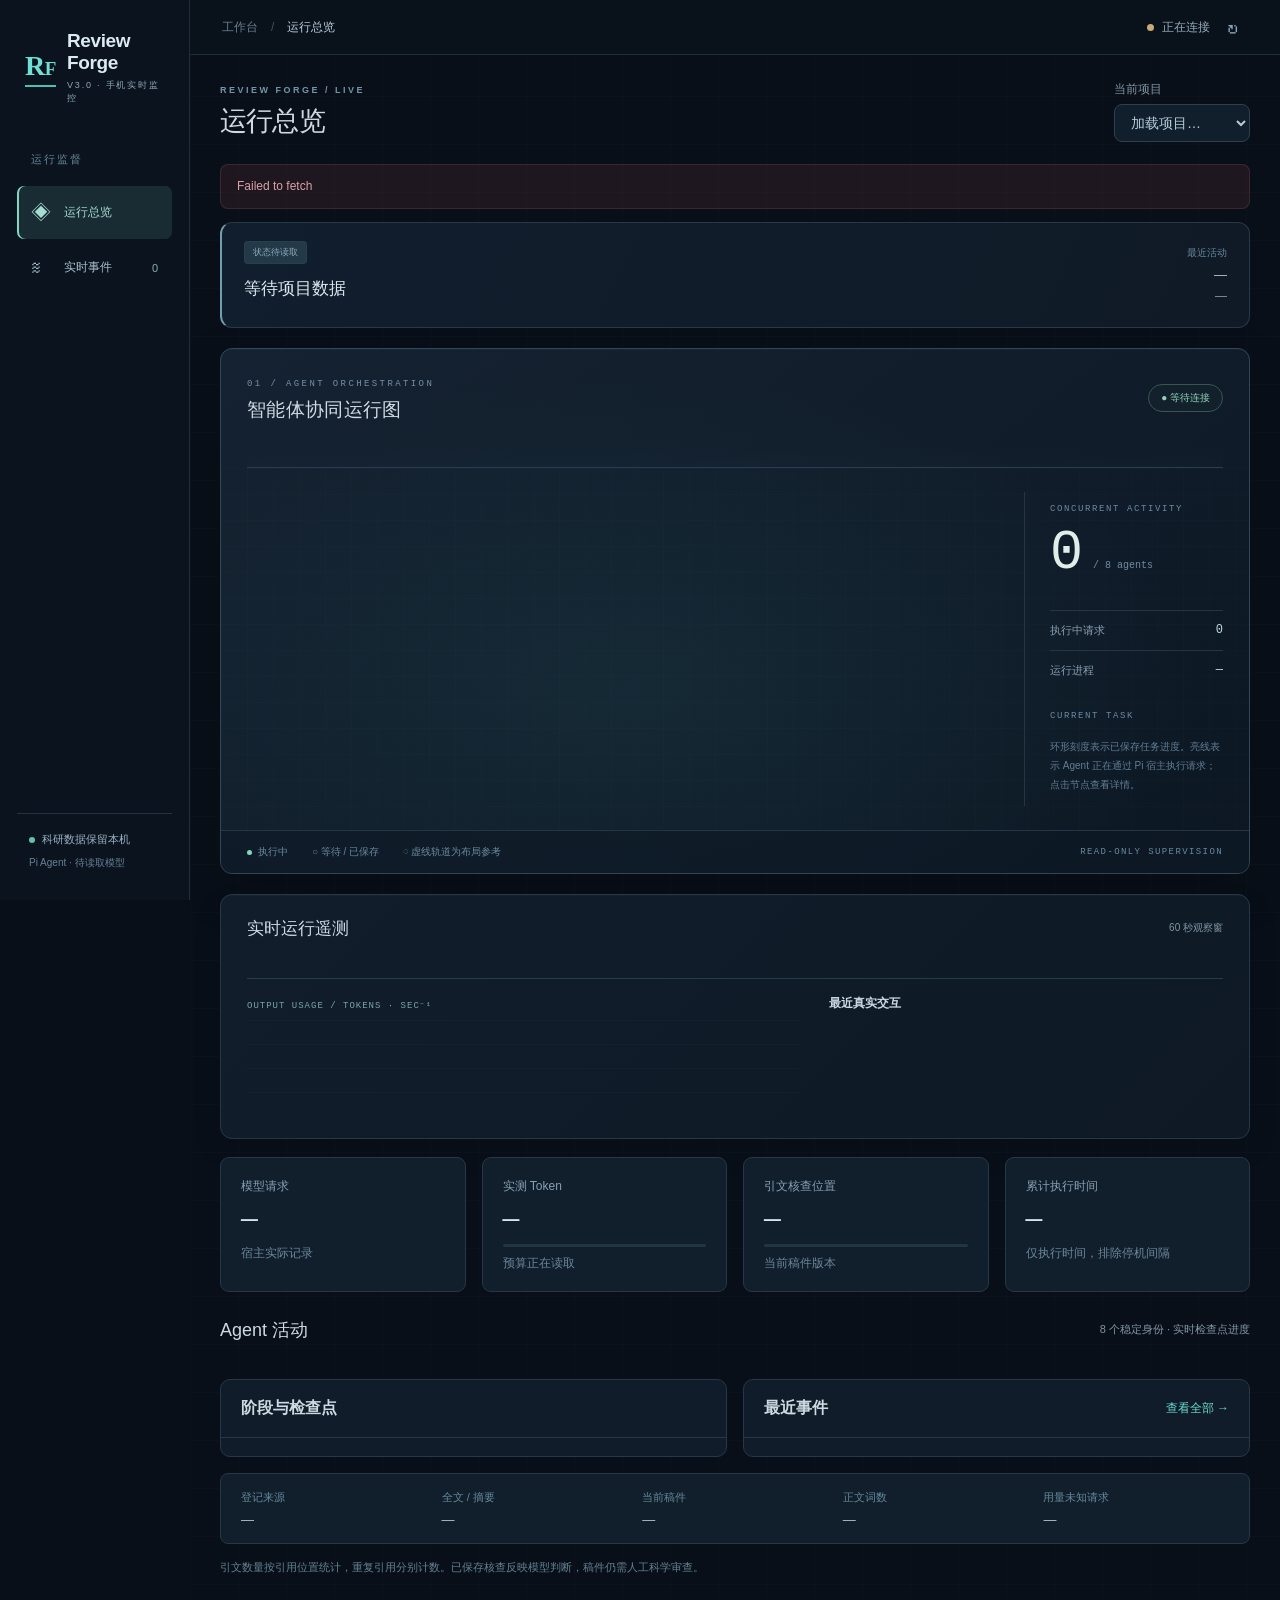
==== dashboard.html @ a2670523 "Publish only public read-only mobile dashboard frontend" ====
<!doctype html>
<html lang="zh-CN">
<head><meta charset="utf-8"><meta name="viewport" content="width=device-width,initial-scale=1"><title>Review Forge V3.0</title><link rel="stylesheet" href="monitor.css?v=public1"><script src="phone-bridge.js?v=public1" defer></script><script src="monitor-visuals.js?v=public1" defer></script><script src="monitor.js?v=public1" defer></script><style>.cloud-reader #feedback-link,.cloud-reader [data-view="outputs"],.cloud-reader [data-view="citations"],.cloud-reader .stage .text-button{display:none}</style></head>
<body class="cloud-reader">
<aside class="rail">
  <a class="brand" href="./" aria-label="Review Forge 首页"><span class="brand-icon">R<span>F</span></span><span>Review Forge<small>V3.0 · 手机实时监控</small></span></a>
  <div class="rail-caption">运行监督</div>
  <nav aria-label="工作台视图">
    <button class="nav active" data-view="overview"><span>◈</span>运行总览</button>
    <button class="nav" data-view="events"><span>≋</span>实时事件<span class="nav-count" id="event-count">0</span></button>
    <button class="nav" data-view="citations"><span>⊙</span>引文查证</button>
    <button class="nav" data-view="outputs"><span>▤</span>稿件与报告</button>
    <a class="nav" id="feedback-link" href="/feedback"><span>↗</span>人工反馈</a>
  </nav>
  <div class="rail-bottom"><span class="privacy-dot"></span>科研数据保留本机<p id="runtime-model">Pi Agent · 待读取模型</p></div>
</aside>
<main>
  <header class="topbar"><div class="breadcrumb">工作台<span>/</span><b id="view-label">运行总览</b></div><div class="connection"><button id="desktop-settings" hidden>⚙ 模型设置</button><span id="connection-dot" class="dot"></span><span id="connection-text" role="status">正在连接</span><button class="icon-button" id="refresh" aria-label="立即刷新" title="立即刷新">↻</button></div></header>
  <div class="content">
    <div class="page-heading"><div><div class="eyebrow">REVIEW FORGE / LIVE</div><h1 id="heading">运行总览</h1></div><div class="project-picker"><label for="project">当前项目</label><select id="project"><option value="">加载项目…</option></select></div></div>
    <div id="empty" class="empty" hidden>尚无项目。请先用现有 ReviewForge 项目入口建立任务。</div>
    <div id="message" class="message" role="alert" hidden></div>
    <div id="alerts" aria-live="polite"></div>
    <section class="project-banner"><div><span id="runtime" class="badge">状态待读取</span><span class="muted" id="process"></span><h2 id="project-title">等待项目数据</h2><p id="project-question"></p></div><div class="banner-side"><div class="reactor" aria-hidden="true"><div class="orbit orbit-one"></div><div class="orbit orbit-two"></div><span>RF</span></div><div class="banner-detail"><span>最近活动</span><b id="last-activity">—</b><small id="observed">—</small></div></div></section>

    <section id="desktop-controls" class="desktop-controls" hidden><div class="toolbar"><button id="create-project">＋ 新建项目</button><select id="source-level" aria-label="来源访问级别"><option value="full_text">实际全文</option><option value="abstract">仅摘要</option><option value="metadata">仅题录</option></select><button id="import-sources">导入文献</button><select id="task-action" aria-label="任务类型"><option value="resume">继续完整工作流</option><option value="draft">生成初稿</option><option value="review">独立审稿</option><option value="revise">修订稿件</option><option value="citations">逐处引文查证</option><option value="literature">阅读文献</option></select><button id="start-task" class="primary-button">▶ 开始任务</button><button id="pause-task" disabled>Ⅱ 安全暂停</button></div><p id="selected-model" class="muted"></p></section>
    <div class="view" id="view-overview"><section class="network-panel"><div class="network-heading"><div><small>01 / AGENT ORCHESTRATION</small><h2>智能体协同运行图</h2></div><span class="live-label">● <span id="network-status">等待连接</span></span></div><div id="dashboard-instruments" class="dashboard-instruments" aria-label="实时仪表组"></div><div class="network-layout"><div id="network-map"></div><aside class="network-inspector"><small>CONCURRENT ACTIVITY</small><div class="network-big"><b id="network-active">0</b><span>/ 8 agents</span></div><div class="network-stat"><span>执行中请求</span><b id="network-requests">0</b></div><div class="network-stat"><span>运行进程</span><b id="network-pid">—</b></div><div class="network-current"><small>CURRENT TASK</small><p id="network-task"></p></div><p class="network-explanation">环形刻度表示已保存任务进度。亮线表示 Agent 正在通过 Pi 宿主执行请求；点击节点查看详情。</p></aside></div><div class="network-legend"><span><i></i>执行中</span><span>○ 等待 / 已保存</span><span>◌ 虚线轨道为布局参考</span><span>READ-ONLY SUPERVISION</span></div></section>
<section class="telemetry-panel"><div class="telemetry-heading"><h2>实时运行遥测</h2><span id="telemetry-window" class="muted">60 秒观察窗</span></div><div id="telemetry-metrics" class="telemetry-metrics"></div><div class="telemetry-bottom"><div><small>OUTPUT USAGE / TOKENS · SEC⁻¹</small><svg id="rate-chart" viewBox="0 0 600 72" aria-label="最近观察到的输出用量回报速率曲线"><polyline id="rate-line" fill="none" stroke="#7ce9d2" stroke-width="2"/></svg><p id="telemetry-note"></p></div><div><h3>最近真实交互</h3><div id="live-interactions"></div></div></div></section>
<section class="workflow-progress" id="workflow-progress" hidden><div class="progress-heading"><div><small>LIVE WORKFLOW / CHECKPOINTS</small><h2>流程任务进度</h2></div><strong id="overall-percent">0%</strong></div><div class="progress-track overall-track"><i id="overall-fill"></i></div><div id="progress-phases" class="progress-phases"></div><p id="progress-basis"></p><p id="progress-scope"></p></section>
      
      <div class="metrics">
        <section class="metric"><label>模型请求</label><div><b id="requests">—</b><span id="request-limit"></span></div><small id="request-note">宿主实际记录</small></section>
        <section class="metric"><label>实测 Token</label><div><b id="tokens">—</b></div><div class="meter"><i id="token-meter"></i></div><small id="token-note">预算正在读取</small></section>
        <section class="metric"><label>引文核查位置</label><div><b id="checked">—</b><span id="citation-total"></span></div><div class="meter"><i id="citation-meter"></i></div><small id="citation-note">当前稿件版本</small></section>
        <section class="metric"><label>累计执行时间</label><div><b id="elapsed">—</b></div><small id="elapsed-note">仅执行时间，排除停机间隔</small></section>
      </div>
      <div class="section-heading"><h2>Agent 活动</h2><span class="muted">8 个稳定身份 · 实时检查点进度</span></div>
      <div class="agents" id="agents"></div>
      <div class="lower-grid">
        <section class="panel"><div class="panel-heading"><h2>阶段与检查点</h2><span id="stage-count" class="muted"></span></div><div id="stages" class="stage-list"></div></section>
        <section class="panel"><div class="panel-heading"><h2>最近事件</h2><button class="text-button" id="all-events">查看全部 →</button></div><div id="recent-events" class="recent-events"></div></section>
      </div>
      <section class="evidence-strip"><div><label>登记来源</label><b id="source-total">—</b></div><div><label>全文 / 摘要</label><b id="source-access">—</b></div><div><label>当前稿件</label><b id="draft-version">—</b></div><div><label>正文词数</label><b id="body-words">—</b></div><div><label>用量未知请求</label><b id="unknown-usage">—</b></div></section>
      <p class="footnote">引文数量按引用位置统计，重复引用分别计数。已保存核查反映模型判断，稿件仍需人工科学审查。</p>
    </div>

    <div class="view" id="view-events" hidden>
      <section class="panel"><div class="panel-heading wrap"><div><h2>实时事件流</h2><p class="muted" id="event-scope">保留本次打开期间最近 1000 条事件</p></div><div class="toolbar"><input id="event-search" type="search" placeholder="搜索角色、阶段或事件" aria-label="搜索事件"><select id="event-kind" aria-label="执行来源"><option value="all">所有来源</option><option value="pi_live">真实模型</option><option value="fixture">测试夹具</option><option value="host">宿主</option><option value="human_revision">人工修改</option></select><button id="freeze-events">冻结列表</button><button id="export-events">导出事件</button></div></div><div class="table-scroll"><table><thead><tr><th>时间</th><th>事件</th><th>阶段 / 角色</th><th>来源</th><th>详情</th></tr></thead><tbody id="event-rows"></tbody></table></div></section>
    </div>

    <div class="view" id="view-citations" hidden>
      <div class="citation-summary" id="citation-summary"></div>
      <section class="panel"><div class="panel-heading wrap"><div><h2>逐处查证</h2><p class="muted" id="citation-scope">待读取</p></div><div class="toolbar"><input id="citation-search" type="search" placeholder="搜索来源、段落或论断" aria-label="搜索引文"><select id="citation-filter" aria-label="核查状态"><option value="all">所有状态</option><option value="pending">待核查</option><option value="supported">支持</option><option value="partially_supported">部分支持</option><option value="contradicted">相矛盾</option><option value="insufficient_evidence">证据不足</option><option value="not_accessible">无法访问</option></select><button id="export-citations">导出核查</button></div></div><div class="table-scroll"><table><thead><tr><th>来源 / 位置</th><th>引用论断</th><th>核查状态</th><th>详情</th></tr></thead><tbody id="citation-rows"></tbody></table></div><p class="footnote">仅显示与当前稿件版本匹配的已保存结果。改稿、来源变更后的有效性由宿主查证流程核验。</p></section>
    </div>

    <div class="view" id="view-outputs" hidden><div class="output-grid"><section class="panel"><div class="panel-heading"><h2>已保存产物</h2></div><div id="outputs"></div></section><section class="panel output-preview"><div class="panel-heading"><h2 id="output-title">产物预览</h2><button id="export-output" disabled>导出 JSON</button></div><div id="output-preview" class="preview"><p class="muted">选择一份稿件或报告，查看已完成内容。</p></div></section></div></div>
  </div>
</main>
<dialog id="detail"><div class="dialog-heading"><h2 id="detail-title">详情</h2><button id="detail-close" class="icon-button" aria-label="关闭详情">×</button></div><div id="detail-body" class="preview"></div></dialog>
<dialog id="model-settings"><div class="dialog-heading"><h2>模型与工作目录</h2><button class="icon-button" id="settings-close" aria-label="关闭模型设置">×</button></div><form id="settings-form" class="desktop-form"><label>调用方式<select id="provider"><option value="openai_compatible">自己的 API（OpenAI 兼容接口）</option><option value="codex_cli">本机已登录的 Codex CLI</option></select></label><label>API 地址<input id="api-base" type="url" placeholder="https://你的服务地址/v1" autocomplete="off"></label><label>API 密钥<input id="api-key" type="password" placeholder="首次填写；留空保留已有密钥" autocomplete="off"></label><div class="model-row"><label>模型名称<input id="api-model" list="model-list" placeholder="输入模型 ID，或获取模型列表" autocomplete="off"><datalist id="model-list"></datalist></label><button type="button" id="get-models">获取模型列表</button></div><div class="form-grid"><label>单次最大输出 Token<input id="api-max-output" type="number" min="256" max="128000" value="12000"></label><label>输出限额参数<select id="api-output-field"><option value="max_tokens">max_tokens（通用兼容）</option><option value="max_completion_tokens">max_completion_tokens</option></select></label><label>Python 解释器（PDF / Word）<input id="python-path" placeholder="自动使用系统 Python"></label></div><div class="checks"><label><input id="api-vision" type="checkbox" checked>模型支持图片</label><label><input id="api-reasoning" type="checkbox">接口支持 reasoning_effort 参数</label></div><label>运行数据根目录<div class="model-row"><input id="data-dir" readonly><button type="button" id="choose-data">选择文件夹</button></div></label><p class="footnote">任务按所选 API 发送必要的稿件、证据和图片。密钥由 Windows 本机加密保存，留空保留已存密钥。新配置用于之后启动的任务；当前任务保持原配置。</p><div class="form-actions"><span id="settings-status" role="status"></span><button type="submit" class="primary-button">保存设置</button></div></form></dialog>
<dialog id="new-project"><div class="dialog-heading"><h2>新建综述项目</h2><button class="icon-button" id="new-project-close" aria-label="关闭新建项目">×</button></div><form id="new-project-form" class="desktop-form"><label>项目 ID<input id="new-id" pattern="[A-Za-z0-9][A-Za-z0-9_-]{0,79}" placeholder="my-review" required></label><label>题目<input id="new-title" required></label><label>研究问题<textarea id="new-question" rows="3" required></textarea></label><div class="form-grid"><label>领域<input id="new-domain" value="general"></label><label>累计 Token 预算<input id="new-budget" type="number" min="50000" value="6000000"></label></div><p class="footnote">先导入实际文献，再启动任务。来源不足时保留证据缺口。</p><button class="primary-button" type="submit">创建项目</button></form></dialog>
</body></html>
---- monitor.css ----
:root{font-family:Inter,"Segoe UI","Microsoft YaHei",sans-serif;color:#20313e;background:#f4f6f8;font-size:14px;--teal:#147d77;--line:#e2e8ec;--muted:#73828c;--nav:#152d3b;--red:#b24343}
*{box-sizing:border-box}body{margin:0}button,input,select{font:inherit}button,a,select{touch-action:manipulation}button{cursor:pointer;color:inherit;background:#fff;border:1px solid #d5dfe4;border-radius:7px;padding:8px 12px}button:hover{background:#f0f7f7}a{color:var(--teal);text-decoration:none}button:focus-visible,a:focus-visible,input:focus-visible,select:focus-visible{outline:2px solid #2cb6a6;outline-offset:3px}[hidden]{display:none!important}h1,h2,h3,p{margin:0}h1{font-size:29px;font-weight:650;letter-spacing:-.6px}h2{font-size:16px;font-weight:650}h3{font-size:15px}small,.muted{color:var(--muted)}small{font-size:12px}label{color:var(--muted);font-size:12px}pre{white-space:pre-wrap;overflow-wrap:anywhere;font:12px/1.7 Consolas,monospace;background:#f4f7f8;border-radius:8px;padding:16px;max-width:100%}
.rail{position:fixed;inset:0 auto 0 0;width:224px;background:var(--nav);color:#d7e1e8;display:flex;flex-direction:column;padding:30px 17px;z-index:2}.brand{display:flex;gap:11px;align-items:center;color:#f3f7f9;font-size:19px;font-weight:650;letter-spacing:-.5px;padding:0 8px}.brand small{display:block;font-weight:400;font-size:11px;color:#8ea8b7;letter-spacing:.5px;margin-top:5px}.brand-icon{color:#c4f2e8;font:700 28px Georgia;border-bottom:2px solid #48b6a5;line-height:1.3}.brand-icon span{font-size:19px}.rail-caption{font-size:11px;color:#7795a5;letter-spacing:2px;margin:47px 14px 15px}.nav{display:flex;width:100%;border:0;align-items:center;gap:12px;padding:13px 14px;margin:4px 0;background:transparent;color:#a9c0cd;border-radius:8px;text-align:left;font-size:14px}.nav>span:first-child{font-size:20px;width:21px}.nav.active{color:#d0fff3;background:#20424e;box-shadow:inset 3px 0 #5dceba}.nav:hover{background:#203e4b;color:#fff}.nav-count{margin-left:auto;font-size:11px;color:#88aeaf}.rail-bottom{margin-top:auto;padding:18px 12px 0;border-top:1px solid #2d4654;color:#9bb4c3;font-size:11px}.privacy-dot{display:inline-block;width:6px;height:6px;border-radius:50%;background:#63c2a9;margin-right:7px}.rail-bottom p{margin-top:9px;font-size:10px;color:#7794a3}
main{margin-left:224px;min-height:100vh}.topbar{height:64px;display:flex;align-items:center;justify-content:space-between;border-bottom:1px solid var(--line);background:#fbfcfd;padding:0 32px}.breadcrumb{font-size:12px;color:#8a98a2}.breadcrumb span{margin:0 13px;color:#c2ccd3}.breadcrumb b{font-weight:500;color:#435966}.connection{display:flex;gap:8px;align-items:center;font-size:12px;color:#74858e}.dot{width:7px;height:7px;border-radius:50%;background:#c8aa72}.dot.live{background:#2ea38c;box-shadow:0 0 0 3px #e0f3eb}.dot.offline{background:#ce6464}.icon-button{padding:4px 9px;border:0;background:transparent;font-size:23px}.content{padding:28px 32px 30px;max-width:1800px;margin:auto}.page-heading{display:flex;justify-content:space-between;gap:20px;align-items:center;margin-bottom:23px}.eyebrow{font-size:10px;font-weight:600;color:#82969f;letter-spacing:2px;margin-bottom:8px}.project-picker{min-width:0;max-width:45%;display:flex;flex-direction:column;gap:6px}.project-picker select{border:1px solid #dbe4e8;background:white;color:#344d5b;border-radius:8px;padding:9px 32px 9px 12px;width:100%;max-width:400px;text-overflow:ellipsis}.project-banner{background:#fff;border:1px solid var(--line);border-radius:12px;padding:20px 23px;display:flex;justify-content:space-between;align-items:center;gap:24px;margin-bottom:20px;border-left:3px solid #70b5a7}.project-banner>div:first-child{min-width:0}.project-banner h2{margin-top:12px;font-size:18px;line-height:1.4;overflow-wrap:anywhere}.project-banner p{font-size:12px;color:#7b8c96;margin-top:7px;line-height:1.7;max-width:850px;overflow-wrap:anywhere}.banner-detail{min-width:145px;text-align:right;display:flex;flex-direction:column;gap:7px;font-size:11px;color:#94a0a7}.banner-detail b{font-size:13px;font-weight:500;color:#4c626e}.badge{display:inline-flex;align-items:center;padding:4px 8px;border-radius:5px;background:#edf2f5;color:#788b98;font-size:11px;white-space:nowrap}.badge.running,.badge.supported{background:#e1f3ed;color:#178065}.badge.interrupted,.badge.failed,.badge.contradicted{background:#f9e9e9;color:#b84d4d}.badge.warning,.badge.partially_supported,.badge.insufficient_evidence{background:#fff3df;color:#a37735}.badge.fixture{background:#f1eafb;color:#7b5ba0}#process{font-size:11px;margin-left:9px}.metrics{display:grid;grid-template-columns:repeat(4,minmax(0,1fr));gap:15px;margin-bottom:26px}.metric{background:white;border:1px solid var(--line);padding:19px 20px;border-radius:10px;min-width:0}.metric>div:not(.meter){display:flex;align-items:baseline;gap:7px;margin:9px 0}.metric b{font-size:27px;font-weight:600;letter-spacing:-.6px;font-variant-numeric:tabular-nums}.metric span{font-size:12px;color:#8a99a2}.metric small{display:block;margin-top:7px;line-height:1.5}.meter{height:3px;background:#ebf0f3;overflow:hidden;border-radius:4px}.meter i{display:block;height:100%;background:#6cb5a8;width:0;transition:width .4s}.section-heading,.panel-heading{display:flex;align-items:center;justify-content:space-between;gap:12px}.section-heading{margin:0 0 13px}.section-heading .muted{font-size:11px}.agents{display:grid;grid-template-columns:repeat(3,minmax(0,1fr));gap:13px;margin-bottom:24px}.agent{background:#fff;border:1px solid var(--line);border-radius:10px;padding:16px 18px;min-width:0}.agent.running{border-color:#7cbcaf;box-shadow:0 0 0 1px #d3ede5}.agent-top{display:flex;justify-content:space-between;gap:6px;align-items:center}.agent-icon{width:30px;height:30px;border-radius:8px;background:#edf3f4;color:#54757d;display:grid;place-items:center;font-size:12px;font-weight:650}.agent.running .agent-icon{background:#e1f3eb;color:#217b67}.agent h3{margin-top:10px;font-size:14px}.agent .role-desc{margin-top:4px;font-size:11px;color:#82939d}.agent .agent-stage{font-size:11px;color:#526b76;line-height:1.6;overflow-wrap:anywhere;min-height:18px;margin:11px 0 10px}.agent .agent-footer{border-top:1px solid #eff2f4;padding-top:9px;display:flex;justify-content:space-between;font-size:11px;color:#8b9aa3}.lower-grid{display:grid;grid-template-columns:1fr 1fr;gap:16px;margin-bottom:16px}.panel{background:#fff;border:1px solid var(--line);border-radius:10px;min-width:0}.panel-heading{padding:18px 20px;border-bottom:1px solid #edf1f3}.panel-heading p{font-size:11px;margin-top:7px}.text-button{border:0;background:transparent;color:var(--teal);font-size:12px;padding:0}.stage-list{max-height:260px;overflow:auto;padding:6px 20px 12px}.stage{display:flex;align-items:center;gap:10px;padding:11px 0;border-bottom:1px solid #f0f3f5;font-size:12px}.stage-name{flex:1;overflow-wrap:anywhere;line-height:1.5}.stage-dot{width:6px;height:6px;border-radius:50%;background:#68b09c;flex-shrink:0}.stage a{font-size:11px;white-space:nowrap}.recent-events{padding:5px 20px 10px;max-height:260px;overflow:auto}.recent-event{padding:10px 0;border-bottom:1px solid #f0f3f5;display:flex;gap:11px;font-size:12px;line-height:1.6}.recent-event time{font-size:10px;color:#97a6ae;white-space:nowrap;padding-top:2px}.recent-event small{display:block;overflow-wrap:anywhere}.evidence-strip{display:grid;grid-template-columns:repeat(5,minmax(0,1fr));gap:15px;padding:16px 20px;background:#edf1f3;border-radius:8px}.evidence-strip label{display:block;font-size:11px}.evidence-strip b{display:block;font-size:13px;font-weight:500;margin-top:7px;overflow-wrap:anywhere}.footnote{font-size:11px;color:#91a0a8;line-height:1.8;margin-top:14px}.panel .footnote{padding:0 20px 14px}.message,.alert{padding:12px 16px;border-radius:8px;background:#fff5e5;color:#8d6c36;margin-bottom:13px;font-size:12px;line-height:1.6}.message,.alert.error{background:#fceded;color:#a44545}.empty{padding:60px;text-align:center;background:#fff;border-radius:10px;margin-bottom:20px;color:#7a8d98}.wrap{flex-wrap:wrap}.toolbar{display:flex;gap:8px;flex-wrap:wrap}.toolbar input,.toolbar select{min-width:0;border:1px solid #dbe4e8;padding:7px 9px;border-radius:6px;background:#fff;color:#536975;font-size:12px}.toolbar button{font-size:12px}.table-scroll{overflow:auto;max-height:calc(100vh - 355px);min-height:180px}table{border-collapse:collapse;width:100%;font-size:12px;text-align:left}th{padding:12px 20px;color:#7b8d98;font-weight:500;font-size:11px;background:#f9fbfc;position:sticky;top:0;z-index:1}td{padding:12px 20px;vertical-align:top;border-top:1px solid #edf1f3;line-height:1.7}td:first-child{white-space:nowrap}td small{display:block;overflow-wrap:anywhere}td .statement{display:-webkit-box;-webkit-line-clamp:3;-webkit-box-orient:vertical;overflow:hidden;min-width:180px;max-width:700px;color:#536874}.citation-summary{display:flex;gap:10px;margin-bottom:16px;flex-wrap:wrap}.citation-chip{padding:10px 14px;border:1px solid var(--line);background:#fff;border-radius:8px;font-size:12px}.citation-chip b{margin-left:12px;color:#385466}.output-grid{display:grid;grid-template-columns:minmax(230px,.85fr) minmax(0,2fr);gap:16px}#outputs{padding:9px;max-height:calc(100vh - 360px);overflow:auto}.output-item{display:block;width:100%;padding:12px;text-align:left;border:0;border-radius:6px;margin:2px 0;font-size:12px;background:transparent}.output-item.selected{background:#e8f3ef;color:#217b68}.output-item small{display:block;margin-top:5px;font-size:10px;overflow-wrap:anywhere}.preview{padding:20px;font-size:13px;line-height:1.85;overflow-wrap:anywhere;max-height:calc(100vh - 360px);overflow:auto}.preview h3{margin:17px 0 9px}.preview h3:first-child{margin-top:0}.preview p{white-space:pre-wrap;margin:8px 0}.preview blockquote{background:#f0f6f4;border-left:3px solid #88b9aa;margin:12px 0;padding:10px 15px;color:#567368;white-space:pre-wrap}.preview details{border-bottom:1px solid #e7edef;padding:12px 0}.preview summary{cursor:pointer;color:#385a69}.preview dl{display:grid;grid-template-columns:auto 1fr;gap:6px 15px;font-size:12px}.preview dt{color:#8b9aa2}.preview dd{margin:0}.output-preview .panel-heading button{font-size:11px}dialog{border:1px solid #dae5e8;box-shadow:0 25px 100px #10283740;border-radius:13px;width:min(920px,92vw);max-height:90vh;padding:0;color:#29424f}dialog::backdrop{background:#13293666;backdrop-filter:blur(2px)}.dialog-heading{display:flex;justify-content:space-between;align-items:center;padding:16px 22px;border-bottom:1px solid #e4ecef}dialog .preview{max-height:75vh}button:disabled{opacity:.5;cursor:default}
@media(min-width:1550px){.agents{grid-template-columns:repeat(6,minmax(0,1fr))}.content{padding-top:34px}.agent{padding:17px 14px}.agent-stage{min-height:34px!important}}
@media(max-width:1100px){.rail{width:190px;padding-left:10px;padding-right:10px}.brand{font-size:16px}main{margin-left:190px}.topbar{padding:0 22px}.content{padding:24px 22px}.metric{padding:16px}.metric b{font-size:23px}.banner-detail{min-width:125px}.lower-grid{grid-template-columns:1fr}.evidence-strip{grid-template-columns:repeat(3,minmax(0,1fr))}.output-grid{grid-template-columns:1fr}.output-preview .preview{max-height:70vh}}
@media(max-width:760px){.rail{position:relative;width:auto;padding:14px 16px;display:block}.brand{font-size:17px}.brand small{font-size:10px}.rail-caption,.rail-bottom{display:none}.rail nav{display:flex;margin-top:12px;overflow-x:auto;gap:4px}.nav{padding:9px 10px;white-space:nowrap;width:auto;margin:0;font-size:12px}.nav>span:first-child{display:none}.nav-count{display:none}.nav.active{box-shadow:inset 0 -2px #5dceba}main{margin-left:0}.topbar{height:45px;padding:0 16px}.content{padding:20px 16px}.page-heading{align-items:flex-start;flex-direction:column;gap:12px}.project-picker{width:100%;max-width:100%}.project-picker select{max-width:100%}h1{font-size:25px}.project-banner{padding:16px;align-items:flex-start;flex-direction:column;gap:13px}.banner-detail{text-align:left;flex-direction:row;flex-wrap:wrap;gap:8px;font-size:10px}.banner-detail b{font-size:11px}.project-banner h2{font-size:16px}.metrics{grid-template-columns:repeat(2,minmax(0,1fr));gap:10px}.metric b{font-size:23px}.agents{grid-template-columns:repeat(2,minmax(0,1fr));gap:10px}.agent{padding:13px}.agent-footer{flex-wrap:wrap;gap:4px}.agent h3{font-size:12px}.agent .agent-stage{font-size:10px}.evidence-strip{grid-template-columns:repeat(2,minmax(0,1fr))}.section-heading .muted{font-size:10px}.table-scroll{max-height:60vh}.toolbar{width:100%}.toolbar input{flex:1;min-width:120px}td,th{padding:10px 12px}.panel-heading{padding:16px}.output-grid{grid-template-columns:1fr}.preview{max-height:70vh}}
@media(prefers-reduced-motion:reduce){*{transition:none!important}}

/* Midnight surface, restrained light, and motion tied to the actual runtime. */
:root{color-scheme:dark;--teal:#62daca;--line:#243341;--muted:#8296a6;--nav:#0b1520;--red:#f18e8e;color:#d3e0e8;background:#0b121c}
body{background:radial-gradient(ellipse at 80% 0,#12304038,transparent 50%),#0b121c}
main{background-image:linear-gradient(#30435412 1px,transparent 1px),linear-gradient(90deg,#30435412 1px,transparent 1px);background-size:48px 48px}
.rail{background:linear-gradient(180deg,#0e1c29,#0a121b);border-right:1px solid #23323d}.brand-icon{color:#6fdfd3;border-color:#50bfb3}.brand{color:#dceaf2}.rail-caption{color:#658699}.nav.active{color:#86eadf;background:#173c414d;box-shadow:inset 2px 0 #62daca}.nav:hover{background:#16313e}.rail-bottom{border-color:#233440}.rail-bottom p{color:#648297}
.topbar{background:#0c1723e8;backdrop-filter:blur(12px);border-color:#1f303c}.breadcrumb b{color:#b9ceda}.breadcrumb span{color:#40515d}.breadcrumb{color:#697e8d}.connection{color:#95acba}.dot.live{background:#68e6c8;box-shadow:0 0 9px #5be6c888,0 0 0 3px #3d98851f}.icon-button{color:#84a3b6}.eyebrow{color:#7095aa}
button{background:#14232f;color:#b9ceda;border-color:#324654}button:hover{background:#1d3541;border-color:#4a7c86}.text-button{background:transparent;color:#6adacc}.project-picker select,.toolbar input,.toolbar select{background:#101f2b;color:#b4cbd9;border-color:#2c4150}
.project-banner{background:linear-gradient(115deg,#132631,#101c29 60%,#122c3633);border-color:#2a4651;border-left-color:#4ebbad;position:relative;overflow:hidden;box-shadow:0 8px 28px #0000001c}.project-banner h2{color:#dce9f1}.project-banner p{color:#839cae}.banner-detail b{color:#b0c7d6}.banner-detail{color:#64859a}.banner-side{display:flex;align-items:center;gap:24px;flex-shrink:0}
.reactor{position:relative;display:grid;place-items:center;width:68px;height:68px;color:#62999d;font:600 17px Georgia}.reactor:before{content:'';position:absolute;inset:17px;border-radius:50%;background:radial-gradient(circle,#4dc8b318,transparent);border:1px solid #5ed1c229}.orbit{position:absolute;border-radius:50%;border:1px solid #51c6bc36;inset:2px}.orbit:before{content:'';position:absolute;background:#569a9a;width:4px;height:4px;border-radius:50%;top:4px;left:12px}.orbit-two{inset:10px;border-color:#64a8c52e;transform:rotate(70deg);border-left-color:transparent}.is-running:not(.disconnected) .orbit-one{animation:orbit 8s linear infinite}.is-running:not(.disconnected) .orbit-two{animation:orbit 13s linear reverse infinite}.is-running:not(.disconnected) .orbit:before{background:#87fff0;box-shadow:0 0 10px #62e3cf}.is-running:not(.disconnected) .reactor span{color:#9ae9e1;text-shadow:0 0 18px #43dac855}
.metric,.agent,.panel{background:linear-gradient(145deg,#132330,#101c28);border-color:#243947;box-shadow:0 5px 20px #00000014}.metric label{color:#87a1b3}.metric b{color:#dfedf5}.metric span{color:#728fa2}.meter{background:#203641}.meter i{background:linear-gradient(90deg,#287f80,#7ce6d2);box-shadow:0 0 8px #5dcaba55}.meter i.danger{background:linear-gradient(90deg,#a17740,#e9af75)}.metric small{color:#6b889b}.agent-icon{background:#203747;color:#91b3c8}.agent .agent-stage{color:#8dafc1}.agent .agent-footer{color:#6f8f9f;border-color:#233746}.agent .role-desc{color:#688b9d}.agent.running{border-color:#408c90;box-shadow:inset 0 0 20px #44c6b708,0 0 15px #30909a12;position:relative;overflow:hidden}.agent.running .agent-icon{background:#205a5866;color:#89e7d8}.agent.running:before{content:'';position:absolute;pointer-events:none;inset:0;background:linear-gradient(110deg,transparent 20%,#84f7e507 43%,#84f7e50c 50%,transparent 65%);transform:translateX(-100%)}.is-running:not(.disconnected) .agent.running:before{animation:scan 5s ease-in-out infinite}.is-running:not(.disconnected) .agent.running .agent-icon{animation:pulse 3s ease-in-out infinite}
.badge{background:#243948;color:#8ba9bc;border:1px solid #32536944}.badge.running,.badge.supported{background:#204e443f;color:#7bd5b6;border-color:#3d957255}.badge.interrupted,.badge.failed,.badge.contradicted{background:#602e354d;color:#ed9c9c;border-color:#a0545d4d}.badge.warning,.badge.partially_supported,.badge.insufficient_evidence{background:#5b482c4d;color:#d8b476;border-color:#97764044}.badge.fixture{background:#44365d55;color:#b8a4df;border-color:#75619944}.badge.pending{background:#28394a66;color:#849cad}
.panel-heading{border-color:#243947}.stage,.recent-event{border-color:#243846}.stage-dot{background:#61c6aa}.recent-event time{color:#5e8399}.recent-event small{color:#638b9e}.evidence-strip{background:#11243080;border:1px solid #203c48}.evidence-strip b{color:#a1bdce}.evidence-strip label{color:#63899c}.footnote{color:#638294}.alert,.message{background:#4b3e244d;border:1px solid #96723c44;color:#d4b777}.alert.error,.message{background:#542d354d;border-color:#91515c44;color:#d9a0a5}.empty{background:#142432;color:#87a4b7}pre{background:#0b1722;color:#93b3c4;border:1px solid #243845}.table-scroll th{background:#132632;color:#7e9caf}.table-scroll td{border-color:#233744}.table-scroll .statement{color:#9ab3c3}.citation-chip{background:#12232e;border-color:#294554;color:#809eaf}.citation-chip b{color:#bfdae6}.output-item{background:transparent}.output-item.selected{background:#21514955;color:#9ee4d3}.preview summary{color:#9cc5d6}.preview details{border-color:#2b414f}.preview blockquote{background:#23504733;color:#9ccabd;border-color:#3b8873}.preview dt{color:#6e93a8}.preview dd{color:#acc7d8}dialog{color:#c1d6e2;background:#101f2b;border-color:#365b6b;box-shadow:0 30px 110px #0009}.dialog-heading{border-color:#294352}dialog::backdrop{background:#040c16b3}
.circuit{display:flex;gap:20px;align-items:center;border:1px solid #29444f;border-radius:10px;background:linear-gradient(90deg,#152d3566,#10242b33);padding:17px 20px;margin-bottom:18px}.circuit-label{flex-shrink:0;display:flex;flex-direction:column;gap:7px;font:10px Consolas,monospace;letter-spacing:1.5px;color:#91b6c6}.circuit-label small{font-size:9px;letter-spacing:1px;color:#557f92}#circuit-nodes{display:flex;justify-content:space-between;gap:16px;flex:1;position:relative;align-items:center}#circuit-nodes:before{content:'';height:1px;position:absolute;left:25px;right:25px;top:15px;background:#29565c}.circuit-node{position:relative;z-index:1;display:flex;flex-direction:column;align-items:center;min-width:0;gap:8px;color:#63899b}.circuit-node>span{height:31px;width:31px;display:grid;place-items:center;border:1px solid #355560;border-radius:50%;background:#11242e;font:10px Consolas,monospace}.circuit-node small{font-size:9px;color:#5b8497;white-space:nowrap}.circuit-node.live>span{color:#abf7e6;border-color:#61bfae;background:#205950;box-shadow:0 0 15px #54c2b144}.circuit-node.live small{color:#92cfbf}.is-running:not(.disconnected) #circuit-nodes:before{background:linear-gradient(90deg,#29565c,#3f9b9155,#73ecd0,#29565c);background-size:200% 100%;animation:flow 4s linear infinite}.is-running:not(.disconnected) .circuit-node.live>span{animation:pulse 3s ease-in-out infinite}
.content{animation:arrive .65s ease-out}.metric{animation:arrive .7s ease-out backwards}.metric:nth-child(2){animation-delay:.08s}.metric:nth-child(3){animation-delay:.16s}.metric:nth-child(4){animation-delay:.24s}.disconnected .circuit-node.live>span,.disconnected .agent.running{box-shadow:none;filter:saturate(.4)}
@keyframes orbit{to{transform:rotate(360deg)}}@keyframes scan{0%,15%{transform:translateX(-100%)}75%,100%{transform:translateX(100%)}}@keyframes flow{to{background-position:-200% 0}}@keyframes pulse{50%{box-shadow:0 0 20px #5de1ca55}}@keyframes arrive{from{opacity:0;transform:translateY(8px)}to{opacity:1;transform:translateY(0)}}
@media(max-width:1100px){.reactor{display:none}.circuit{gap:14px;padding:15px}.circuit-label{font-size:9px}.circuit-node small{display:none}}
@media(max-width:760px){.banner-side{width:100%;gap:10px}.reactor{display:none}.circuit{gap:10px}.circuit-label{font-size:8px;letter-spacing:1px;width:74px}.circuit-label small{font-size:8px;letter-spacing:0}#circuit-nodes{gap:4px}.circuit-node>span{width:26px;height:26px;font-size:9px}#circuit-nodes:before{top:12px;left:13px;right:13px}.connection{font-size:10px}}
@media(prefers-reduced-motion:reduce){*,*:before,*:after{animation:none!important;transition:none!important;scroll-behavior:auto!important}}
.desktop-controls{padding:13px 16px;background:#11253088;border:1px solid #294652;border-radius:9px;margin-bottom:17px}.desktop-controls p{font-size:11px;margin-top:10px}.primary-button{color:#b7f5e6;background:#205b55;border-color:#3a8b7d}.primary-button:hover{background:#2b7568}.desktop-form{padding:22px;display:grid;gap:16px;max-height:78vh;overflow:auto}.desktop-form label{display:grid;gap:7px;font-size:12px;color:#8eacbd}.desktop-form input,.desktop-form select,.desktop-form textarea{font:inherit;width:100%;padding:10px 12px;color:#c0d7e3;background:#0c1a26;border:1px solid #2b4a5b;border-radius:7px}.desktop-form input[type=checkbox]{width:auto}.model-row{display:flex;gap:10px;align-items:end}.model-row label,.model-row>input{flex:1}.model-row button{white-space:nowrap;height:38px}.form-grid{display:grid;grid-template-columns:1fr 1fr;gap:15px}.checks{display:flex;gap:20px;flex-wrap:wrap}.checks label{display:flex;gap:7px;align-items:center}.form-actions{display:flex;gap:15px;align-items:center;justify-content:space-between}.form-actions span{font-size:12px;color:#6dbb9d}#model-settings,#new-project{width:min(660px,90vw)}#desktop-settings{font-size:11px;padding:6px 10px;margin-right:12px}

.workflow-progress{padding:24px;border:1px solid #29444f;border-radius:12px;margin-bottom:20px;background:radial-gradient(ellipse at top right,#1c565735,transparent 65%),#101e2b}.workflow-progress[hidden]{display:none}.progress-heading{display:flex;justify-content:space-between;align-items:center;margin-bottom:16px}.progress-heading small{font:10px Consolas,monospace;letter-spacing:2px;color:#78aaaf}.progress-heading h2{margin:8px 0;color:#e2ecef;font-size:19px}.progress-heading strong{font:46px Consolas,monospace;color:#82edce;text-shadow:0 0 24px #65d9be40}.progress-track{height:5px;background:#203744;border-radius:9px;overflow:hidden}.progress-track i{display:block;height:100%;width:0;background:linear-gradient(90deg,#3caaa7,#95f4d7);border-radius:9px;transition:width .8s ease;box-shadow:0 0 14px #67dcbe50}.overall-track{height:8px;margin-bottom:22px}.progress-phases{display:grid;grid-template-columns:repeat(3,minmax(0,1fr));gap:16px 24px}.progress-phase>div:first-child{display:flex;justify-content:space-between;gap:8px;font-size:12px;margin-bottom:8px}.progress-phase b{color:#80d7c7;font:13px Consolas,monospace}.progress-phase small{display:block;margin-top:6px;font-size:10px;color:#6e939f}.workflow-progress p{font-size:11px;color:#91acb9;line-height:1.7;margin-bottom:0}.agent-percent{display:block;font:32px Consolas,monospace;color:#83dece;margin:12px 0 10px}.progress-unit{font-size:11px;color:#91acb9;line-height:1.65;min-height:36px;margin:10px 0 0}.agents{grid-template-columns:repeat(4,minmax(0,1fr))}.circuit-node small{white-space:normal;text-align:center;max-width:95px}.disconnected .progress-track i{filter:saturate(.25)}@media(min-width:1550px){.agents{grid-template-columns:repeat(4,minmax(0,1fr))}}@media(max-width:1100px){.agents{grid-template-columns:repeat(2,minmax(0,1fr))}}@media(max-width:760px){.progress-phases{grid-template-columns:repeat(2,minmax(0,1fr))}.workflow-progress{padding:16px}.progress-heading strong{font-size:36px}.circuit-label{display:none}}@media(prefers-reduced-motion:reduce){.progress-track i{transition:none}}

.telemetry-panel{border:1px solid #29444f;border-radius:12px;padding:20px 24px;background:#101d2b;margin-bottom:18px}.telemetry-heading{display:flex;justify-content:space-between;gap:12px;align-items:center;margin-bottom:18px}.telemetry-heading h2{font-size:17px;margin:0}.telemetry-metrics{display:grid;grid-template-columns:repeat(6,minmax(0,1fr));gap:20px 16px}.telemetry-metric small{display:block;font-size:10px;color:#789cae;margin-bottom:8px}.telemetry-metric b{font:21px Consolas,monospace;color:#b7e8e1}.telemetry-bottom{display:grid;grid-template-columns:1fr 1fr;gap:30px;border-top:1px solid #253c4b;margin-top:20px;padding-top:16px}.telemetry-bottom small{font:9px Consolas,monospace;letter-spacing:1px;color:#78a5ac}.telemetry-bottom h3{font-size:12px;margin:0 0 12px}.telemetry-bottom svg{display:block;width:100%;height:72px;background:repeating-linear-gradient(0deg,transparent,transparent 23px,#26445040 24px)}.telemetry-bottom p{font-size:10px;color:#819dab;line-height:1.7}.interaction{display:flex;gap:15px;font-size:11px;padding:6px 0;color:#a8c5d0}.interaction time{color:#607f92;font-family:Consolas,monospace;flex-shrink:0}@media(max-width:1100px){.telemetry-metrics{grid-template-columns:repeat(3,minmax(0,1fr))}}@media(max-width:760px){.telemetry-metrics{grid-template-columns:repeat(2,minmax(0,1fr))}.telemetry-bottom{grid-template-columns:1fr}.telemetry-panel{padding:16px}}

.agent-telemetry{font-size:10px;line-height:1.8;color:#6f99aa;border-top:1px solid #284350;padding-top:8px;overflow-wrap:anywhere}

/* V3 observatory: restrained colours, deliberate hierarchy, data-led motion. */
body{background:#090f18;color:#ced9e3;background-image:none}.rail{background:#0b131e;border-right:1px solid #202c3b;width:190px}.brand{letter-spacing:-.4px}.brand small{letter-spacing:1.8px;font-size:9px}.rail .nav{font-size:12px;border-radius:7px}.nav.active{background:#192c34;color:#a6dcd1;box-shadow:inset 2px 0 #7fd5bd}main{margin-left:190px}.topbar{background:#0b131dcc;border-bottom:1px solid #202c3b;height:55px}.content{max-width:1680px;padding:26px 30px}.page-heading{margin-bottom:22px}h1{font-size:27px;font-weight:500;letter-spacing:-.8px}.project-banner{background:linear-gradient(115deg,#111e2d,#101a27);border:1px solid #28384a;border-left:2px solid #719ead;padding:18px 22px;margin-bottom:20px;box-shadow:none}.project-banner h2{font-size:17px;max-width:820px;font-weight:500;line-height:1.5}.project-banner p{font-size:11px;max-width:900px;color:#8399ad}.reactor{display:none}.banner-detail{font-size:10px}.network-panel{background:radial-gradient(ellipse at 38% 52%,#153a3d26,transparent 58%),linear-gradient(145deg,#101c29,#0d1723);border:1px solid #2b3a4d;border-radius:12px;margin-bottom:20px;overflow:hidden;box-shadow:0 14px 50px #00000015}.network-heading{padding:22px 26px 0;display:flex;align-items:center;justify-content:space-between}.network-heading small{font:9px Consolas,monospace;letter-spacing:2.4px;color:#778fa7}.network-heading h2{font-size:18px;margin:8px 0 0;font-weight:500;letter-spacing:.3px}.live-label{color:#92cfbc;background:#1b383730;border:1px solid #385554;border-radius:20px;padding:6px 12px;font-size:10px}.network-layout{display:grid;grid-template-columns:minmax(0,1fr) 225px;align-items:center}.network-map{min-width:0}#network-map svg{width:100%;display:block;min-height:270px;max-height:460px}.network-inspector{border-left:1px solid #253447;margin:24px 26px 24px 0;padding:12px 0 12px 25px;align-self:stretch;display:flex;flex-direction:column;justify-content:center}.network-inspector>small,.network-current small{font:9px Consolas,monospace;letter-spacing:1.6px;color:#6d8aa2}.network-big{display:flex;align-items:baseline;gap:10px;margin:8px 0 25px}.network-big b{font:55px Consolas,monospace;font-weight:400;color:#e0eee9}.network-big span{font:10px Consolas,monospace;color:#6f8da3}.network-stat{display:flex;justify-content:space-between;border-top:1px solid #253447;padding:12px 0;color:#879db0;font-size:11px}.network-stat b{font:12px Consolas,monospace;color:#c3d8e2}.network-current{margin-top:15px}.network-current p{font-size:11px;color:#a2c8cd;line-height:1.8;overflow-wrap:anywhere;white-space:pre-wrap}.network-explanation{font-size:10px;color:#617e95;line-height:1.9;margin-top:16px}.network-legend{display:flex;gap:24px;align-items:center;padding:14px 26px;border-top:1px solid #253447;color:#69899e;font-size:10px}.network-legend span:last-child{margin-left:auto;font:9px Consolas,monospace;letter-spacing:1.4px}.network-legend i{display:inline-block;background:#82d5bb;width:5px;height:5px;border-radius:50%;margin-right:6px}.network-agent{cursor:pointer;outline:none}.network-agent:hover .network-halo,.network-agent:focus .network-halo{fill-opacity:.12;stroke-opacity:.65}.network-agent.active .network-halo{fill-opacity:.06;stroke-opacity:.4;animation:node-breathe 3s ease-in-out infinite}.network-link.active{stroke-opacity:.8;stroke-width:1.5;stroke-dasharray:4 8;animation:signal-flow 2s linear infinite}.network-ring{transition:stroke-dasharray 1s ease}.disconnected .network-link.active{animation:none;stroke-opacity:.15}.network-agent.interrupted{opacity:.4}.telemetry-panel,.workflow-progress{border-color:#273649;background:linear-gradient(135deg,#111d2b,#0e1925);padding:22px 26px;box-shadow:none}.telemetry-heading h2{font-size:17px;font-weight:500}.telemetry-metrics{gap:22px 16px}.telemetry-metric b{color:#c6d9e6;font-size:21px}.telemetry-metric:nth-child(3) b,.telemetry-metric:nth-child(4) b{color:#97d7c2}.progress-heading strong{text-shadow:none;color:#b2dccc;font-size:38px}.progress-track{height:3px;background:#263646}.progress-track i{box-shadow:none;background:linear-gradient(90deg,#4a8d98,#9acdb8)}.progress-heading h2{font-size:17px;font-weight:500}.progress-phases{gap:20px 28px}.progress-phase>div:first-child{font-size:11px}.progress-phase b{color:#a3cbbc}.metrics{gap:16px}.metric{background:#111e2b;border:1px solid #273649;border-radius:9px;box-shadow:none}.metric b{color:#d6e4eb;font:28px Consolas,monospace}.section-heading h2{font-size:18px;font-weight:500}.agent{background:linear-gradient(155deg,#142332,#101b29);border:1px solid #2b3b4e;border-radius:10px;box-shadow:none;padding:20px!important}.agent.running{border-color:#518e90;box-shadow:inset 0 0 0 1px #518e9033,0 4px 25px #3275750d}.agent h3{font-weight:500;font-size:13px;letter-spacing:.2px}.agent-icon{border-radius:6px;background:#1a303b;color:#a6cbd2;border:1px solid #35505c}.agent-percent{font-size:33px;color:#b5d9cf}.agent-stage{font-size:10px;color:#92b1c4}.agent .role-desc{font-size:10px;color:#64869f}.agent-footer{font-size:9px;color:#668ba1}.panel{background:#101c2a;border:1px solid #273649;box-shadow:none}.panel-heading{border-bottom-color:#273649}.stage{border-bottom-color:#253447}.stage-dot{background:#6eb49c}.progress-unit{font-size:10px;min-height:34px;color:#779ab0}.agent-telemetry{color:#7899ae;font-size:9px}.badge{font-size:9px;border-radius:4px}.workflow-progress p{font-size:10px;color:#6f8da2}.telemetry-bottom{grid-template-columns:1.4fr 1fr}.interaction{border-bottom:1px solid #213346;font-size:10px;padding:8px 0}.telemetry-bottom svg{height:105px}.telemetry-bottom p{color:#6a879e}.telemetry-heading .muted{font-size:10px}.evidence-strip{background:#111e2b;border-color:#273649}.evidence-strip b{color:#b0c5d4}.page-heading .eyebrow{font-size:9px;letter-spacing:2.5px}.network-agent text{pointer-events:none}@keyframes signal-flow{to{stroke-dashoffset:-48}}@keyframes node-breathe{50%{stroke-opacity:.15;fill-opacity:.015}}@media(max-width:1200px){.network-layout{grid-template-columns:minmax(0,1fr) 180px}.network-inspector{padding-left:18px;margin-right:18px}.network-explanation{display:none}.network-big b{font-size:42px}}@media(max-width:900px){.network-layout{grid-template-columns:1fr}.network-inspector{border-left:0;border-top:1px solid #273649;display:grid;grid-template-columns:repeat(3,1fr);gap:12px;margin:0 24px;padding:15px 0}.network-inspector>small,.network-current{display:none}.network-big{margin:0}.network-big b{font-size:27px}.network-stat{border:0;align-items:center}.network-legend{gap:12px}.network-legend span:nth-child(3){display:none}.content{padding:22px}.agent{padding:16px!important}}@media(max-width:760px){main{margin-left:0}.rail{width:auto}.content{padding:16px}.network-heading{padding:18px 18px 0}.network-heading h2{font-size:15px}.network-legend{padding:12px 18px}.network-legend span:last-child{font-size:7px}.telemetry-panel,.workflow-progress{padding:18px}.telemetry-bottom{grid-template-columns:1fr}.network-big span{font-size:8px}.network-inspector{margin:0 18px}.network-stat{font-size:9px}.network-stat b{font-size:10px}.agent-percent{font-size:29px}.progress-phases{gap:15px}}@media(prefers-reduced-motion:reduce){.network-link.active,.network-agent.active .network-halo{animation:none}.network-ring{transition:none}}

.dashboard-instruments{display:grid;grid-template-columns:repeat(4,minmax(0,1fr));margin:22px 26px 0;padding:0 10px 22px;border-bottom:1px solid #2b3b50;background:linear-gradient(180deg,transparent,#17273930);gap:20px}.instrument{text-align:center;position:relative}.instrument:not(:last-child):after{content:'';position:absolute;right:-10px;top:30px;bottom:10px;width:1px;background:linear-gradient(transparent,#334758,transparent)}.instrument svg{display:block;width:100%;max-height:155px;filter:drop-shadow(0 4px 8px #00000020)}.instrument h3{font-size:12px;font-weight:500;margin:0 0 8px;letter-spacing:.7px;color:#a8c0cf}.instrument small{font-size:9px;color:#5e819a}.instrument-arc{transition:stroke-dasharray .85s cubic-bezier(.2,.65,.25,1),stroke .5s;filter:drop-shadow(0 0 3px #8dc6b630)}.network-panel{border:1px solid #344557;box-shadow:inset 0 1px #97b9d40a,0 18px 50px #00000025;background:radial-gradient(ellipse at 40% 65%,#265d6333,transparent 65%),linear-gradient(145deg,#152231,#0c1723)}.network-heading{padding-top:24px}.network-heading h2{font-size:19px;font-weight:500}.network-layout{background-image:linear-gradient(#9ebfdb03 1px,transparent 1px),linear-gradient(90deg,#9ebfdb03 1px,transparent 1px);background-size:26px 26px}.network-legend{background:#0d1826a0}.progress-track{overflow:visible;position:relative}.progress-track i{position:relative}.is-running:not(.disconnected) .overall-track i:after,.is-running:not(.disconnected) .agent.running .progress-track i:after{content:'';position:absolute;right:-2px;top:-3px;width:5px;height:9px;border-radius:50%;background:#ffefce;box-shadow:0 0 6px #ffdd90,2px -3px 6px #e7b56d,6px -9px 0 -2px #ffc879,10px 5px 0 -2px #fff2cc,2px -14px 0 -2px #f3b667;animation:progress-sparks 1.1s ease-in-out infinite}.is-running:not(.disconnected) .overall-track i:before{content:'';position:absolute;inset:0;border-radius:inherit;background:linear-gradient(90deg,transparent,#e5fff640,transparent);background-size:200% 100%;animation:progress-energy 2.5s linear infinite}.agent.running .agent-icon{box-shadow:0 0 18px #77c8bd20;border-color:#719a9e}.network-agent.active .network-ring{filter:drop-shadow(0 0 5px #97d9ca40)}.is-running:not(.disconnected) .live-label{box-shadow:0 0 16px #68b1a315}.telemetry-panel{box-shadow:inset 0 1px #97b9d408,0 12px 32px #00000015}.telemetry-metric{position:relative}.telemetry-metric:before{content:'';position:absolute;left:0;top:0;width:15px;height:1px;background:#4b6c81;transform:translateY(-5px)}.agent{box-shadow:inset 0 1px #8ba7be08,0 7px 18px #00000012}.agent.running{background:radial-gradient(ellipse at top right,#245a5640,transparent 65%),linear-gradient(155deg,#152938,#101b29)}@keyframes progress-sparks{0%,100%{opacity:.8;transform:scale(.75);filter:brightness(.9)}35%{opacity:1;transform:scale(1.15) translateY(-1px);filter:brightness(1.2)}65%{opacity:.6;transform:scale(.9) translateY(1px)}}@keyframes progress-energy{to{background-position:-200% 0}}@media(max-width:900px){.dashboard-instruments{gap:10px;margin:18px 18px 0;padding:0 0 18px}.instrument svg{max-height:125px}.instrument h3{font-size:10px}.instrument small{font-size:8px}.instrument:not(:last-child):after{right:-5px}}@media(max-width:520px){.dashboard-instruments{grid-template-columns:repeat(2,minmax(0,1fr))}.instrument:nth-child(2):after{display:none}}@media(prefers-reduced-motion:reduce){.instrument-arc{transition:none}.progress-track i:before,.progress-track i:after{animation:none!important}}

.detail-metrics{display:grid;grid-template-columns:repeat(4,1fr);gap:16px;margin:25px 0}.detail-metrics small{display:block;color:#728da4;font-size:10px}.detail-metrics b{display:block;color:#bad9d3;font:24px Consolas,monospace;margin-top:8px}.agent-detail h3{font-size:14px;font-weight:500;color:#aac3d0}.agent-detail p{font-size:12px}.progress-phase.active{color:#ade4ce}.progress-phase.active b{color:#caefe3}.progress-phase.active .progress-track{box-shadow:0 0 8px #7dcbbf12}@media(max-width:760px){.detail-metrics{grid-template-columns:repeat(2,1fr)}}
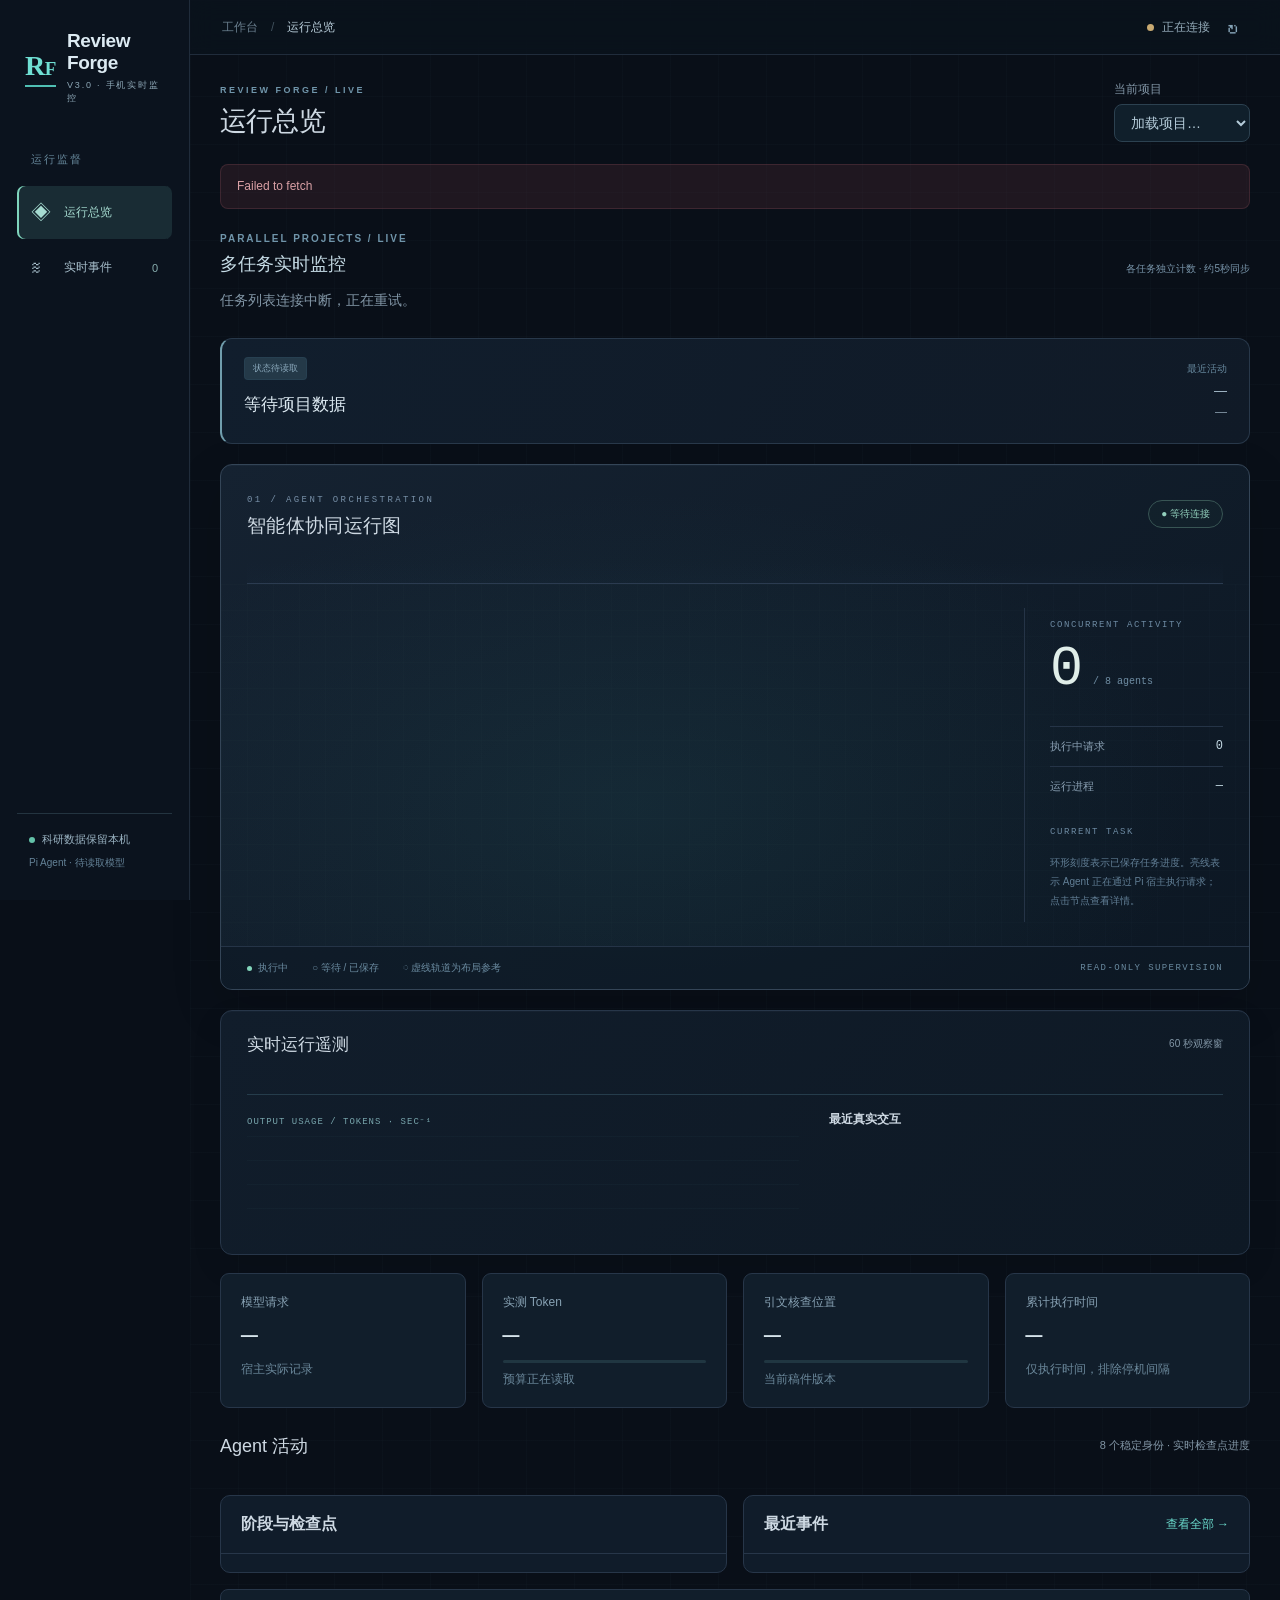
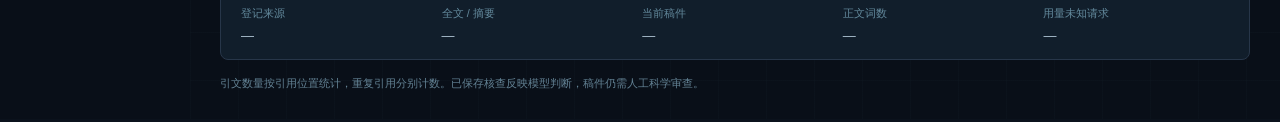
==== commit 55c16763: "Show independent Alpha and AIDD live project cards together" ====
--- a/dashboard.html
+++ b/dashboard.html
@@ -1,6 +1,6 @@
 <!doctype html>
 <html lang="zh-CN">
-<head><meta charset="utf-8"><meta name="viewport" content="width=device-width,initial-scale=1"><title>Review Forge V3.0</title><link rel="stylesheet" href="monitor.css?v=public1"><script src="phone-bridge.js?v=public1" defer></script><script src="monitor-visuals.js?v=public1" defer></script><script src="monitor.js?v=public1" defer></script><style>.cloud-reader #feedback-link,.cloud-reader [data-view="outputs"],.cloud-reader [data-view="citations"],.cloud-reader .stage .text-button{display:none}</style></head>
+<head><meta charset="utf-8"><meta name="viewport" content="width=device-width,initial-scale=1"><title>Review Forge V3.0</title><link rel="stylesheet" href="monitor.css?v=parallel1"><script src="phone-bridge.js?v=parallel1" defer></script><script src="monitor-visuals.js?v=parallel1" defer></script><script src="monitor.js?v=parallel1" defer></script><style>.cloud-reader #feedback-link,.cloud-reader [data-view="outputs"],.cloud-reader [data-view="citations"],.cloud-reader .stage .text-button{display:none}</style></head>
 <body class="cloud-reader">
 <aside class="rail">
   <a class="brand" href="./" aria-label="Review Forge 首页"><span class="brand-icon">R<span>F</span></span><span>Review Forge<small>V3.0 · 手机实时监控</small></span></a>
@@ -21,7 +21,8 @@
     <div id="empty" class="empty" hidden>尚无项目。请先用现有 ReviewForge 项目入口建立任务。</div>
     <div id="message" class="message" role="alert" hidden></div>
     <div id="alerts" aria-live="polite"></div>
-    <section class="project-banner"><div><span id="runtime" class="badge">状态待读取</span><span class="muted" id="process"></span><h2 id="project-title">等待项目数据</h2><p id="project-question"></p></div><div class="banner-side"><div class="reactor" aria-hidden="true"><div class="orbit orbit-one"></div><div class="orbit orbit-two"></div><span>RF</span></div><div class="banner-detail"><span>最近活动</span><b id="last-activity">—</b><small id="observed">—</small></div></div></section>
+    <section class="project-comparison" aria-label="全部任务实时监控"><div class="comparison-heading"><div><div class="eyebrow">PARALLEL PROJECTS / LIVE</div><h2>多任务实时监控</h2></div><span>各任务独立计数 · 约5秒同步</span></div><div id="parallel-projects" class="parallel-projects"><p class="muted">正在读取任务…</p></div></section>
+<section class="project-banner"><div><span id="runtime" class="badge">状态待读取</span><span class="muted" id="process"></span><h2 id="project-title">等待项目数据</h2><p id="project-question"></p></div><div class="banner-side"><div class="reactor" aria-hidden="true"><div class="orbit orbit-one"></div><div class="orbit orbit-two"></div><span>RF</span></div><div class="banner-detail"><span>最近活动</span><b id="last-activity">—</b><small id="observed">—</small></div></div></section>
 
     <section id="desktop-controls" class="desktop-controls" hidden><div class="toolbar"><button id="create-project">＋ 新建项目</button><select id="source-level" aria-label="来源访问级别"><option value="full_text">实际全文</option><option value="abstract">仅摘要</option><option value="metadata">仅题录</option></select><button id="import-sources">导入文献</button><select id="task-action" aria-label="任务类型"><option value="resume">继续完整工作流</option><option value="draft">生成初稿</option><option value="review">独立审稿</option><option value="revise">修订稿件</option><option value="citations">逐处引文查证</option><option value="literature">阅读文献</option></select><button id="start-task" class="primary-button">▶ 开始任务</button><button id="pause-task" disabled>Ⅱ 安全暂停</button></div><p id="selected-model" class="muted"></p></section>
     <div class="view" id="view-overview"><section class="network-panel"><div class="network-heading"><div><small>01 / AGENT ORCHESTRATION</small><h2>智能体协同运行图</h2></div><span class="live-label">● <span id="network-status">等待连接</span></span></div><div id="dashboard-instruments" class="dashboard-instruments" aria-label="实时仪表组"></div><div class="network-layout"><div id="network-map"></div><aside class="network-inspector"><small>CONCURRENT ACTIVITY</small><div class="network-big"><b id="network-active">0</b><span>/ 8 agents</span></div><div class="network-stat"><span>执行中请求</span><b id="network-requests">0</b></div><div class="network-stat"><span>运行进程</span><b id="network-pid">—</b></div><div class="network-current"><small>CURRENT TASK</small><p id="network-task"></p></div><p class="network-explanation">环形刻度表示已保存任务进度。亮线表示 Agent 正在通过 Pi 宿主执行请求；点击节点查看详情。</p></aside></div><div class="network-legend"><span><i></i>执行中</span><span>○ 等待 / 已保存</span><span>◌ 虚线轨道为布局参考</span><span>READ-ONLY SUPERVISION</span></div></section>
--- a/monitor.css
+++ b/monitor.css
@@ -39,3 +39,5 @@
 .dashboard-instruments{display:grid;grid-template-columns:repeat(4,minmax(0,1fr));margin:22px 26px 0;padding:0 10px 22px;border-bottom:1px solid #2b3b50;background:linear-gradient(180deg,transparent,#17273930);gap:20px}.instrument{text-align:center;position:relative}.instrument:not(:last-child):after{content:'';position:absolute;right:-10px;top:30px;bottom:10px;width:1px;background:linear-gradient(transparent,#334758,transparent)}.instrument svg{display:block;width:100%;max-height:155px;filter:drop-shadow(0 4px 8px #00000020)}.instrument h3{font-size:12px;font-weight:500;margin:0 0 8px;letter-spacing:.7px;color:#a8c0cf}.instrument small{font-size:9px;color:#5e819a}.instrument-arc{transition:stroke-dasharray .85s cubic-bezier(.2,.65,.25,1),stroke .5s;filter:drop-shadow(0 0 3px #8dc6b630)}.network-panel{border:1px solid #344557;box-shadow:inset 0 1px #97b9d40a,0 18px 50px #00000025;background:radial-gradient(ellipse at 40% 65%,#265d6333,transparent 65%),linear-gradient(145deg,#152231,#0c1723)}.network-heading{padding-top:24px}.network-heading h2{font-size:19px;font-weight:500}.network-layout{background-image:linear-gradient(#9ebfdb03 1px,transparent 1px),linear-gradient(90deg,#9ebfdb03 1px,transparent 1px);background-size:26px 26px}.network-legend{background:#0d1826a0}.progress-track{overflow:visible;position:relative}.progress-track i{position:relative}.is-running:not(.disconnected) .overall-track i:after,.is-running:not(.disconnected) .agent.running .progress-track i:after{content:'';position:absolute;right:-2px;top:-3px;width:5px;height:9px;border-radius:50%;background:#ffefce;box-shadow:0 0 6px #ffdd90,2px -3px 6px #e7b56d,6px -9px 0 -2px #ffc879,10px 5px 0 -2px #fff2cc,2px -14px 0 -2px #f3b667;animation:progress-sparks 1.1s ease-in-out infinite}.is-running:not(.disconnected) .overall-track i:before{content:'';position:absolute;inset:0;border-radius:inherit;background:linear-gradient(90deg,transparent,#e5fff640,transparent);background-size:200% 100%;animation:progress-energy 2.5s linear infinite}.agent.running .agent-icon{box-shadow:0 0 18px #77c8bd20;border-color:#719a9e}.network-agent.active .network-ring{filter:drop-shadow(0 0 5px #97d9ca40)}.is-running:not(.disconnected) .live-label{box-shadow:0 0 16px #68b1a315}.telemetry-panel{box-shadow:inset 0 1px #97b9d408,0 12px 32px #00000015}.telemetry-metric{position:relative}.telemetry-metric:before{content:'';position:absolute;left:0;top:0;width:15px;height:1px;background:#4b6c81;transform:translateY(-5px)}.agent{box-shadow:inset 0 1px #8ba7be08,0 7px 18px #00000012}.agent.running{background:radial-gradient(ellipse at top right,#245a5640,transparent 65%),linear-gradient(155deg,#152938,#101b29)}@keyframes progress-sparks{0%,100%{opacity:.8;transform:scale(.75);filter:brightness(.9)}35%{opacity:1;transform:scale(1.15) translateY(-1px);filter:brightness(1.2)}65%{opacity:.6;transform:scale(.9) translateY(1px)}}@keyframes progress-energy{to{background-position:-200% 0}}@media(max-width:900px){.dashboard-instruments{gap:10px;margin:18px 18px 0;padding:0 0 18px}.instrument svg{max-height:125px}.instrument h3{font-size:10px}.instrument small{font-size:8px}.instrument:not(:last-child):after{right:-5px}}@media(max-width:520px){.dashboard-instruments{grid-template-columns:repeat(2,minmax(0,1fr))}.instrument:nth-child(2):after{display:none}}@media(prefers-reduced-motion:reduce){.instrument-arc{transition:none}.progress-track i:before,.progress-track i:after{animation:none!important}}
 
 .detail-metrics{display:grid;grid-template-columns:repeat(4,1fr);gap:16px;margin:25px 0}.detail-metrics small{display:block;color:#728da4;font-size:10px}.detail-metrics b{display:block;color:#bad9d3;font:24px Consolas,monospace;margin-top:8px}.agent-detail h3{font-size:14px;font-weight:500;color:#aac3d0}.agent-detail p{font-size:12px}.progress-phase.active{color:#ade4ce}.progress-phase.active b{color:#caefe3}.progress-phase.active .progress-track{box-shadow:0 0 8px #7dcbbf12}@media(max-width:760px){.detail-metrics{grid-template-columns:repeat(2,1fr)}}
+
+.project-comparison{margin:24px 0 28px}.comparison-heading{display:flex;align-items:end;justify-content:space-between;gap:15px;margin-bottom:16px}.comparison-heading h2{font-size:18px;font-weight:500;margin:8px 0 0;color:#c5dbe5}.comparison-heading>span{font-size:10px;color:#7894a9}.parallel-projects{display:grid;grid-template-columns:repeat(2,minmax(0,1fr));gap:18px}.parallel-project{min-width:0;text-align:left;color:#b8cfdb;background:linear-gradient(140deg,#162636,#0d1a27);padding:22px;border:1px solid #30485c;border-radius:15px;font:inherit;cursor:pointer;box-shadow:inset 0 1px #a1c3d910,0 10px 30px #0002}.parallel-project[aria-pressed=true]{border-color:#6b9f9d;box-shadow:inset 0 1px #b1ead923,0 0 20px #77c5b80a}.parallel-project.running{background:radial-gradient(ellipse at top right,#34756633,transparent 70%),linear-gradient(140deg,#162636,#0d1a27)}.parallel-top{display:flex;align-items:center;justify-content:space-between;gap:12px}.parallel-top h3{font-size:16px;font-weight:500;margin:0;overflow-wrap:anywhere}.parallel-status{font-size:10px;color:#8aa8ba;white-space:nowrap}.running .parallel-status{color:#ade4cb}.parallel-progress{display:flex;align-items:baseline;gap:12px;margin:22px 0 12px}.parallel-progress strong{font:34px Consolas,monospace;color:#c3e5dc;font-weight:400}.parallel-progress span{font-size:10px;color:#7996aa}.parallel-track{height:4px;border-radius:4px;background:#22394c;overflow:hidden}.parallel-track i{display:block;height:100%;background:linear-gradient(90deg,#619c97,#b6dac4);border-radius:inherit;transition:width .7s ease}.parallel-metrics{display:grid;grid-template-columns:repeat(3,minmax(0,1fr));gap:8px;margin-top:18px}.parallel-metrics small{font-size:10px;color:#7896aa;display:block}.parallel-metrics b{font:15px Consolas,monospace;color:#c6dbe4;display:block;margin-top:6px}.parallel-note{margin:17px 0 0;font-size:10px;line-height:1.7;color:#88a1b2;overflow-wrap:anywhere}.parallel-project.stale{opacity:.7}@media(max-width:650px){.comparison-heading{align-items:start;flex-direction:column;gap:8px}.parallel-projects{grid-template-columns:1fr;gap:12px}.parallel-project{padding:19px}.parallel-progress{margin-top:16px}.parallel-progress strong{font-size:30px}}@media(prefers-reduced-motion:reduce){.parallel-track i{transition:none}}
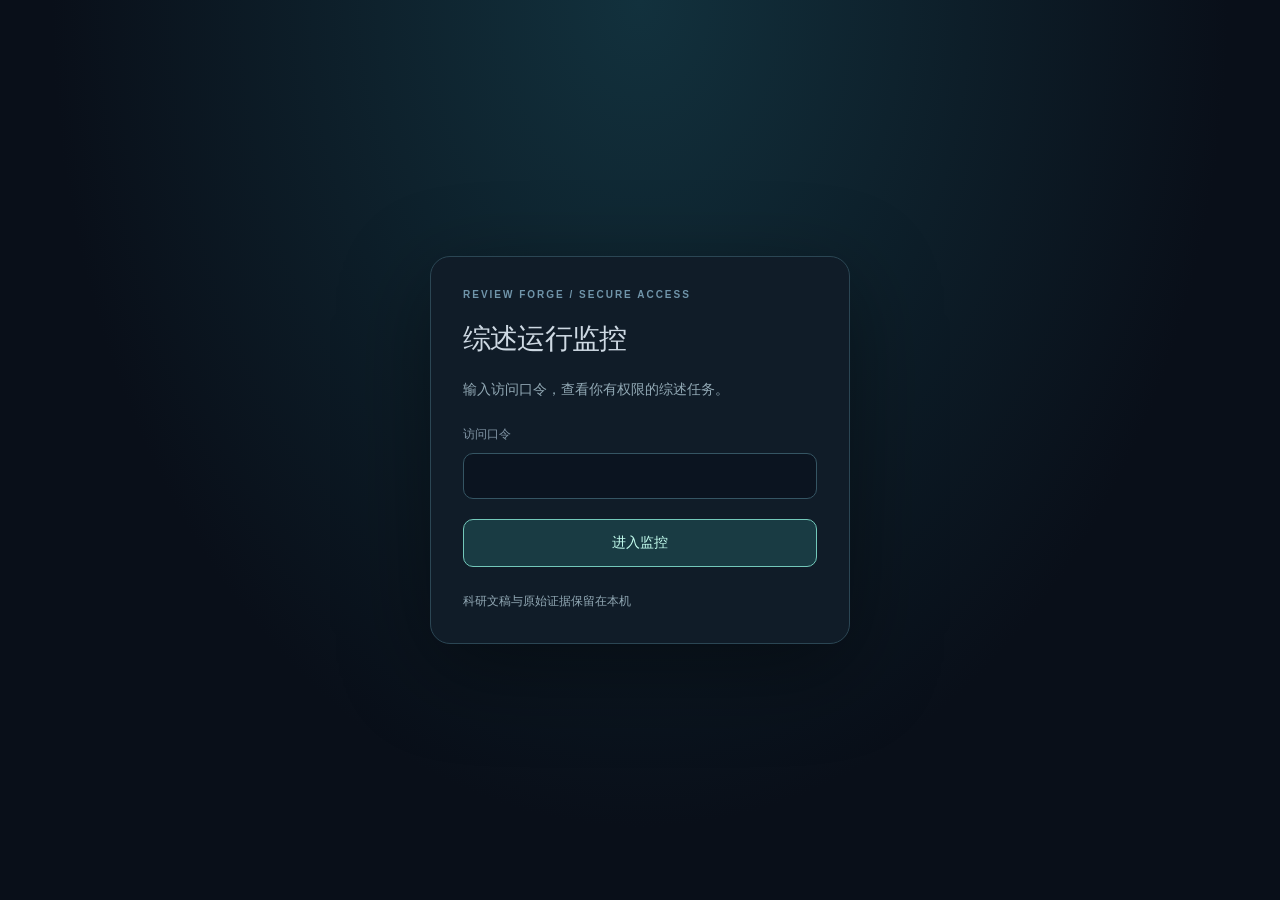
==== commit 4136443e: "Require server-validated scoped viewer sessions" ====
--- a/dashboard.html
+++ b/dashboard.html
@@ -1,7 +1,7 @@
 <!doctype html>
 <html lang="zh-CN">
-<head><meta charset="utf-8"><meta name="viewport" content="width=device-width,initial-scale=1"><title>Review Forge V3.0</title><link rel="stylesheet" href="monitor.css?v=parallel1"><script src="phone-bridge.js?v=parallel1" defer></script><script src="monitor-visuals.js?v=parallel1" defer></script><script src="monitor.js?v=parallel1" defer></script><style>.cloud-reader #feedback-link,.cloud-reader [data-view="outputs"],.cloud-reader [data-view="citations"],.cloud-reader .stage .text-button{display:none}</style></head>
-<body class="cloud-reader">
+<head><meta charset="utf-8"><meta name="viewport" content="width=device-width,initial-scale=1"><title>Review Forge V3.0</title><link rel="stylesheet" href="monitor.css?v=scoped1"><script src="phone-bridge.js?v=scoped1" defer></script><script src="monitor-visuals.js?v=scoped1" defer></script><script src="monitor.js?v=scoped1" defer></script><style>.cloud-reader #feedback-link,.cloud-reader [data-view="outputs"],.cloud-reader [data-view="citations"],.cloud-reader .stage .text-button{display:none}</style></head>
+<body class="cloud-reader auth-locked">
 <aside class="rail">
   <a class="brand" href="./" aria-label="Review Forge 首页"><span class="brand-icon">R<span>F</span></span><span>Review Forge<small>V3.0 · 手机实时监控</small></span></a>
   <div class="rail-caption">运行监督</div>
--- a/monitor.css
+++ b/monitor.css
@@ -41,3 +41,5 @@
 .detail-metrics{display:grid;grid-template-columns:repeat(4,1fr);gap:16px;margin:25px 0}.detail-metrics small{display:block;color:#728da4;font-size:10px}.detail-metrics b{display:block;color:#bad9d3;font:24px Consolas,monospace;margin-top:8px}.agent-detail h3{font-size:14px;font-weight:500;color:#aac3d0}.agent-detail p{font-size:12px}.progress-phase.active{color:#ade4ce}.progress-phase.active b{color:#caefe3}.progress-phase.active .progress-track{box-shadow:0 0 8px #7dcbbf12}@media(max-width:760px){.detail-metrics{grid-template-columns:repeat(2,1fr)}}
 
 .project-comparison{margin:24px 0 28px}.comparison-heading{display:flex;align-items:end;justify-content:space-between;gap:15px;margin-bottom:16px}.comparison-heading h2{font-size:18px;font-weight:500;margin:8px 0 0;color:#c5dbe5}.comparison-heading>span{font-size:10px;color:#7894a9}.parallel-projects{display:grid;grid-template-columns:repeat(2,minmax(0,1fr));gap:18px}.parallel-project{min-width:0;text-align:left;color:#b8cfdb;background:linear-gradient(140deg,#162636,#0d1a27);padding:22px;border:1px solid #30485c;border-radius:15px;font:inherit;cursor:pointer;box-shadow:inset 0 1px #a1c3d910,0 10px 30px #0002}.parallel-project[aria-pressed=true]{border-color:#6b9f9d;box-shadow:inset 0 1px #b1ead923,0 0 20px #77c5b80a}.parallel-project.running{background:radial-gradient(ellipse at top right,#34756633,transparent 70%),linear-gradient(140deg,#162636,#0d1a27)}.parallel-top{display:flex;align-items:center;justify-content:space-between;gap:12px}.parallel-top h3{font-size:16px;font-weight:500;margin:0;overflow-wrap:anywhere}.parallel-status{font-size:10px;color:#8aa8ba;white-space:nowrap}.running .parallel-status{color:#ade4cb}.parallel-progress{display:flex;align-items:baseline;gap:12px;margin:22px 0 12px}.parallel-progress strong{font:34px Consolas,monospace;color:#c3e5dc;font-weight:400}.parallel-progress span{font-size:10px;color:#7996aa}.parallel-track{height:4px;border-radius:4px;background:#22394c;overflow:hidden}.parallel-track i{display:block;height:100%;background:linear-gradient(90deg,#619c97,#b6dac4);border-radius:inherit;transition:width .7s ease}.parallel-metrics{display:grid;grid-template-columns:repeat(3,minmax(0,1fr));gap:8px;margin-top:18px}.parallel-metrics small{font-size:10px;color:#7896aa;display:block}.parallel-metrics b{font:15px Consolas,monospace;color:#c6dbe4;display:block;margin-top:6px}.parallel-note{margin:17px 0 0;font-size:10px;line-height:1.7;color:#88a1b2;overflow-wrap:anywhere}.parallel-project.stale{opacity:.7}@media(max-width:650px){.comparison-heading{align-items:start;flex-direction:column;gap:8px}.parallel-projects{grid-template-columns:1fr;gap:12px}.parallel-project{padding:19px}.parallel-progress{margin-top:16px}.parallel-progress strong{font-size:30px}}@media(prefers-reduced-motion:reduce){.parallel-track i{transition:none}}
+
+.auth-locked>main,.auth-locked>.rail{display:none}.rf-login{min-height:100dvh;display:grid;place-items:center;padding:24px;background:radial-gradient(ellipse at top,#12313d,#090f19 65%)}.rf-login[hidden]{display:none}.rf-login form{width:min(100%,420px);padding:32px;border:1px solid #2b4654;border-radius:20px;background:#101c28;box-shadow:0 24px 90px #0006}.rf-login h1{margin:20px 0;font-size:28px}.rf-login p,.rf-login small{color:#92a9b5;line-height:1.7}.rf-login label{display:block;margin-top:24px}.rf-login input{display:block;width:100%;margin:10px 0 20px;padding:14px;background:#0b1420;border:1px solid #355563;border-radius:10px;color:#fff;box-sizing:border-box}.rf-login button{width:100%;padding:14px;border:1px solid #73c8ba;border-radius:10px;background:#193b43;color:#c5fff0;cursor:pointer}#rf-login-error{min-height:24px;color:#edbaa6}#rf-logout{border:1px solid #34525e;background:#14232d;color:#bcd2d8;border-radius:6px;padding:5px 8px}
